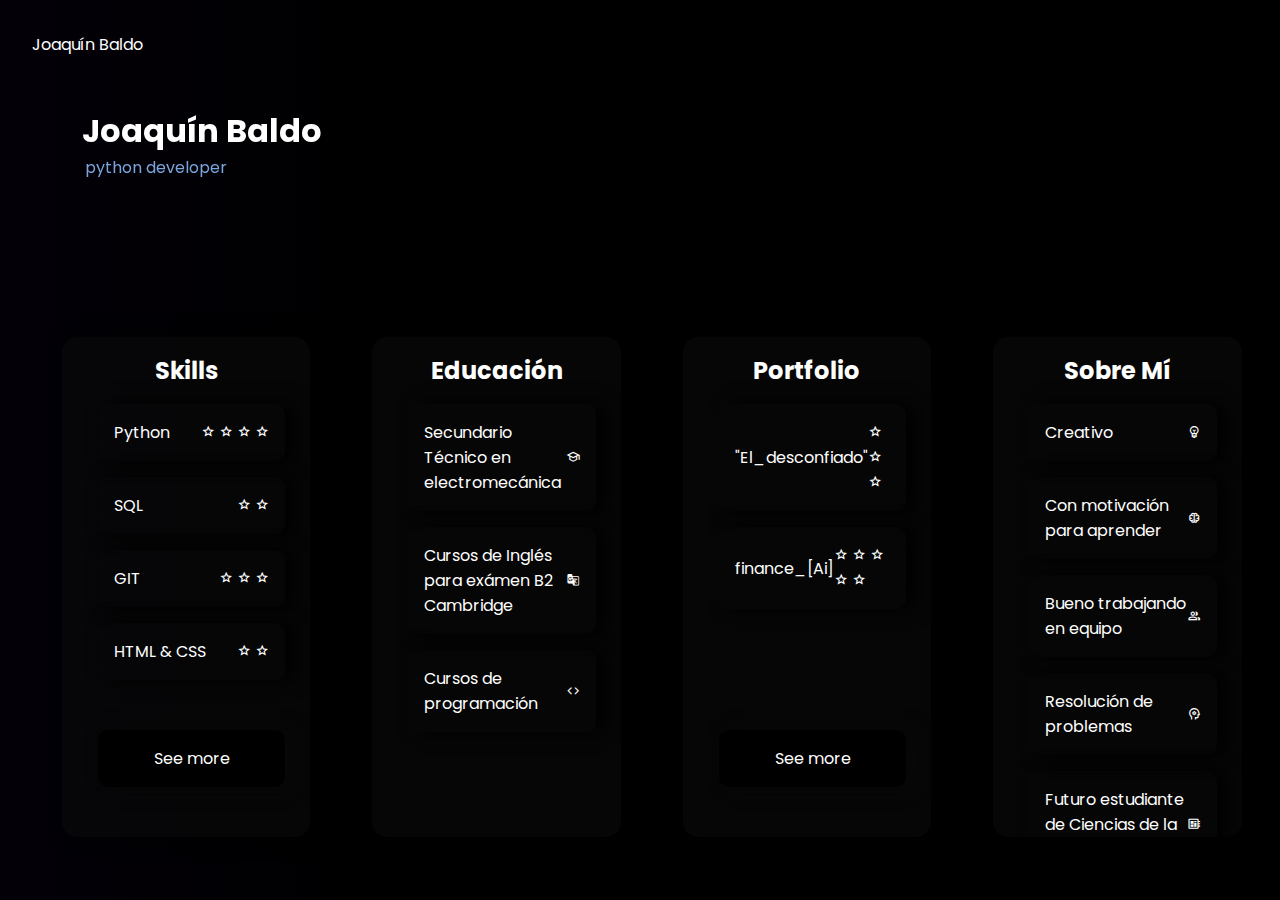
==== index.html @ f5aae03d "Add files via upload" ====
<!DOCTYPE html>
<html lang="es">
<head>
    <meta charset="UTF-8">
    <meta http-equiv="X-UA-Compatible" content="IE=edge">
    <meta name="viewport" content="width=device-width, initial-scale=1.0">
    <title>MyCurriculum</title>
    <link rel="stylesheet"  type="text/css" href="index.css">  
    <link rel="stylesheet" href="https://fonts.googleapis.com/css2?family=Material+Symbols+Outlined:opsz,wght,FILL,GRAD@24,400,0,0" />
    <link rel="stylesheet" href="https://fonts.googleapis.com/css2?family=Material+Symbols+Outlined:opsz,wght,FILL,GRAD@24,400,0,0" />
    <link rel="stylesheet" href="https://fonts.googleapis.com/css2?family=Material+Symbols+Outlined:opsz,wght,FILL,GRAD@24,400,0,0" />
    <link rel="stylesheet" href="https://fonts.googleapis.com/css2?family=Material+Symbols+Outlined:opsz,wght,FILL,GRAD@24,400,0,0" />
</head>
<body>
    <div class="presentation">
        <!-- <img src=""> -->
    </div>
    <div class="container">
        <nav>
            <a class="brand">Joaquín Baldo</a>
        </nav>
        <div class="main_title">
            <h1>Joaquín Baldo</h1>
            <p>python developer</p>
        </div>
        <div class="options">
            <div class="ov-btn-grow-skew-reverse" type="button">
                <div class="title">
                    <h2>Skills</h2>
                </div>
                <div class="datas">
                    <div class="data">
                        <p>Python</p>
                        <div class="points">
                            <span class="material-symbols-outlined star">
                                star
                            </span>
                            <span class="material-symbols-outlined star">
                                star
                            </span>
                            <span class="material-symbols-outlined star">
                                star
                            </span>
                            <span class="material-symbols-outlined star">
                                star
                            </span>
                        </div>
                    </div>
                    <div class="data">
                        <p>SQL</p>
                        <div class="points">
                            <span class="material-symbols-outlined star">
                                star
                            </span>
                            <span class="material-symbols-outlined star">
                                star
                            </span>
                        </div>
                    </div>
                    <div class="data">
                        <p>GIT</p>
                        <div class="points">
                            <span class="material-symbols-outlined star">
                                star
                            </span>
                            <span class="material-symbols-outlined star">
                                star
                            </span>
                            <span class="material-symbols-outlined star">
                                star
                            </span>
                        </div>
                    </div>
                    <div class="data">
                        <p>HTML & CSS</p>
                        <div class="points">
                            <span class="material-symbols-outlined star">
                                star
                            </span>
                            <span class="material-symbols-outlined star">
                                star
                            </span>
                        </div>
                    </div>
                </div>
                <div class="more" type="button">
                    <a href="skills.html">See more</a>
                </div>
            </div>
            <div class="ov-btn-grow-skew-reverse">
                <div class="title">
                    <h2>Educación</h2>
                </div>
                <div class="datas">
                    <div class="data">
                        <p>Secundario Técnico en electromecánica</p>
                        <span class="material-symbols-outlined star">
                            school
                        </span>
                    </div>
                    <div class="data">
                        <p>Cursos de Inglés para exámen B2 Cambridge</p>
                        <span class="material-symbols-outlined star">
                            g_translate
                        </span>
                    </div>
                    <div class="data">
                        <p>Cursos de programación</p>
                        <span class="material-symbols-outlined star">
                            code
                        </span>
                    </div>
                </div>
            </div>
            <div class="ov-btn-grow-skew-reverse">
                <div class="title">
                    <h2>Portfolio</h2>
                </div>
                <div class="datas">
                    <div class="data">
                        <p>"El_desconfiado"</p>
                        <div class="points">
                            <span class="material-symbols-outlined star">
                                star
                            </span>
                            <span class="material-symbols-outlined star">
                                star
                            </span>
                            <span class="material-symbols-outlined star">
                                star
                            </span>
                        </div>
                    </div>
                    <div class="data">
                        <p>finance_[Ai]</p>
                        <div class="points">
                            <span class="material-symbols-outlined star">
                                star
                            </span>
                            <span class="material-symbols-outlined star">
                                star
                            </span>
                            <span class="material-symbols-outlined star">
                                star
                            </span>
                            <span class="material-symbols-outlined star">
                                star
                            </span>
                            <span class="material-symbols-outlined star">
                                star
                            </span>
                        </div>
                    </div>
                </div>
                <div class="more" type="button">
                    <a href="portfolio.html">See more</a>
                </div>
            </div>
            <div class="ov-btn-grow-skew-reverse">
                <div class="title">
                    <h2>Sobre Mí</h2>
                </div>
                <div class="datas">
                    <div class="data">
                        <p>Creativo</p>
                        <span class="material-symbols-outlined star">
                            emoji_objects
                        </span>
                    </div>
                    <div class="data">
                        <p>Con motivación para aprender</p>
                        <span class="material-symbols-outlined">
                            neurology
                            </span>
                    </div>
                    <div class="data">
                        <p>Bueno trabajando en equipo</p>
                        <span class="material-symbols-outlined star">
                            group
                        </span>
                    </div>
                    <div class="data">
                        <p>Resolución de problemas</p>
                        <span class="material-symbols-outlined">
                            psychology
                            </span>
                    </div>
                    <div class="data">
                        <p>Futuro estudiante de Ciencias de la Computación</p>
                        <span class="material-symbols-outlined">
                            developer_board
                            </span>
                    </div>
                </div>
            </div>
        </div>
    </div>
    <style>
        @import url('https://fonts.googleapis.com/css2?family=Poppins:wght@300&display=swap')
    </style>
</body>
---- index.css ----
* {
    margin:0;
    padding:0;
    box-sizing: border-box;
    font-family: "Poppins", "sans serif";
}

body {
    margin: 0;
    padding: 0;
    font-family: "Open Sans", sans-serif;
    background: linear-gradient(to left, #000000 70%, #030008);
    display: block;
}

.container {
    margin: 2rem;
    height: 700px;
    width: 97%;
}


.presentation img{
    position: fixed;
    width: 100%;
    height: 900px;
}

.main_title {
    display: block;
    width: 100%;
    position: fixed;
    color: #ffffff;
    margin: 50px;
}

.main_title p {
    padding-left: 0.2rem;
    color: #7aa5dd;
}

a { color: #ffffff;
    text-decoration: none;
}

p {
line-height: 25px;
}


.options {
    margin-top: 200px;
    display: grid;
    width: 100%;
    align-items: center;
    justify-content:center;
    grid-template-columns: 25% 25% 25% 25%;
}



.option a {
    font-size: 1.5rem;
    color: aliceblues;
}

/*** ESTILOS BOTÓN GROW SKEW REVERSE ***/
.ov-btn-grow-skew-reverse {
    border: auto;
    position: fixed;
    margin: 30px;
    width: 80%;
    margin-top: 80px;
    height: 500px;
    border-radius: 15px;
    padding-top: 2rem;
    justify-content: center;
    background:#0b0b0b87;
    box-shadow: 10px 0 20px rgb(0, 0, 0);
    color: #ffffff; /* color de fuente */
    padding: 16px 20px;
    position: relative;
    z-index: 1;
    overflow: hidden;
    transition: all 0.3s ease;
}

.ov-btn-grow-skew-reverse:hover {
color: #000000;/* color de fuente hover */
margin-top: 20px;
}

.data:hover {
    padding-bottom: 40px;
    border: 1px solid #000000;
    }

.ov-btn-grow-skew-reverse::after {
content: "";
background: linear-gradient(to top,  #7aa5dd 70%,  #6286b8);
position: absolute;
z-index: -1;
padding: 16px 20px;
display: block;
left: -20%;
right: -20%;
top: 0;
bottom: 0;
transform: skewX(30deg) scale(0, 1);
transition: all 0.3s ease;
}
.ov-btn-grow-skew-reverse:hover::after {
transition: all 0.3s ease-out;
transform: skewX(30deg) scale(1, 1);
}


.title {
    display: flex;
    justify-content: center;
}

.data {
    width: 90%;
    display: flex;
    padding: 1rem;
    align-items: center;
    justify-content: space-between;
    margin: 1rem;
    box-shadow: 10px 0 20px rgb(0, 0, 0);
    border-radius: 10px;
    transition: 0.3s;
}

.data span {
    font-size: 0.9rem;
}

.datas {
    height: 310px;
}

.more {
    margin: 1rem;
    padding: 1rem;
    display: flex;
    width: 90%;
    justify-content: center;
    background: #000000;
    border-radius: 10px;
    box-shadow: 10px 0 20px rgb(8, 8, 8);
}

.more a {
    color: #ffffff;
}


.more:hover {
    background: rgb(32, 32, 32);
    font-palette: black;
    transition: 0.3s;
}
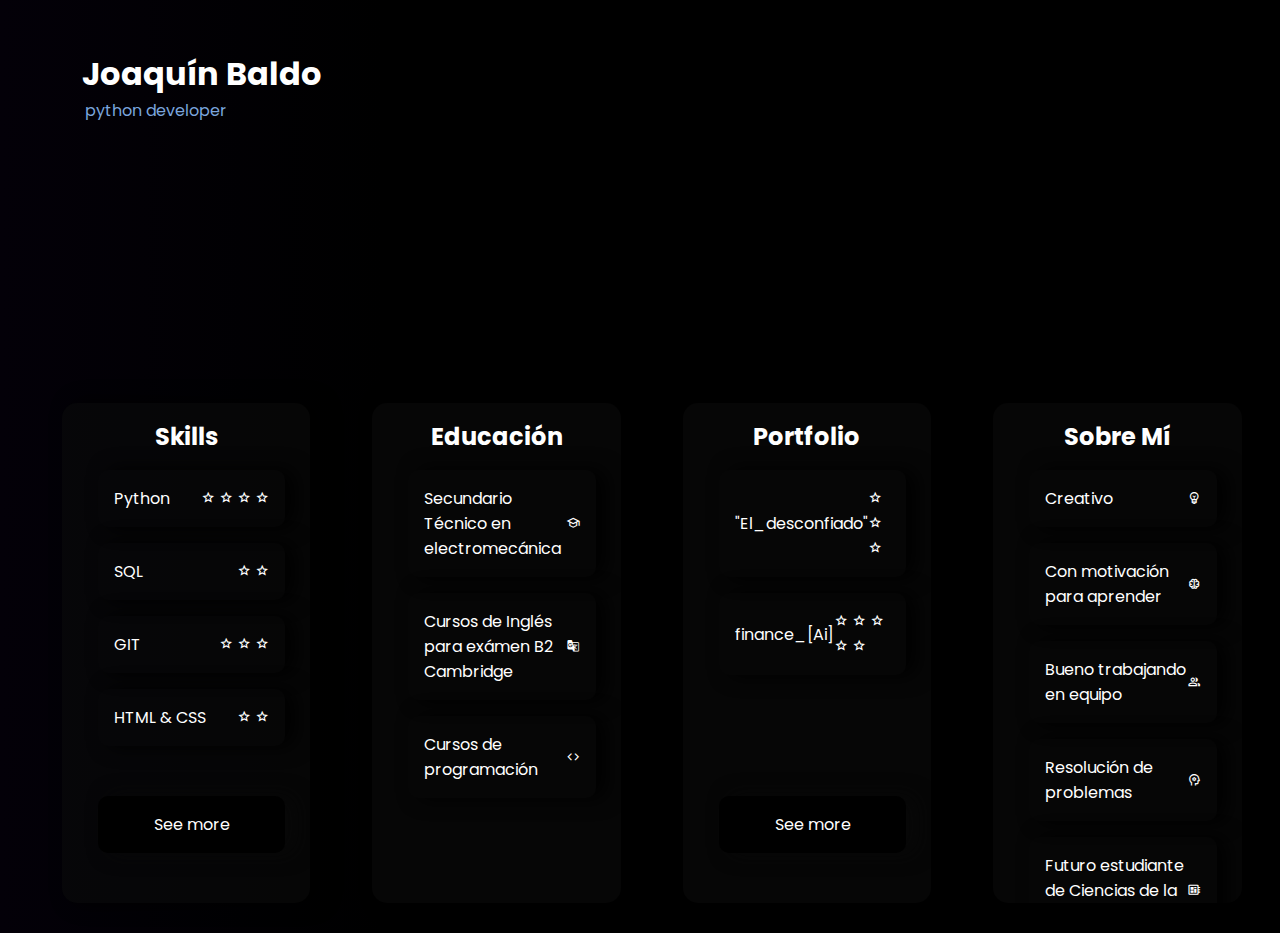
==== commit 5a81625e: "Add files via upload" ====
--- a/index.html
+++ b/index.html
@@ -17,7 +17,7 @@
     </div>
     <div class="container">
         <nav>
-            <a class="brand">Joaquín Baldo</a>
+            <!-- <a class="brand">Joaquín Baldo</a> -->
         </nav>
         <div class="main_title">
             <h1>Joaquín Baldo</h1>
--- a/index.css
+++ b/index.css
@@ -28,8 +28,7 @@
 
 .main_title {
     display: block;
-    width: 100%;
-    position: fixed;
+    width: 80%;
     color: #ffffff;
     margin: 50px;
 }
@@ -67,7 +66,6 @@
 /*** ESTILOS BOTÓN GROW SKEW REVERSE ***/
 .ov-btn-grow-skew-reverse {
     border: auto;
-    position: fixed;
     margin: 30px;
     width: 80%;
     margin-top: 80px;
@@ -106,12 +104,12 @@
 right: -20%;
 top: 0;
 bottom: 0;
-transform: skewX(30deg) scale(0, 1);
+transform: skewX(0deg) scale(0, 1);
 transition: all 0.3s ease;
 }
 .ov-btn-grow-skew-reverse:hover::after {
 transition: all 0.3s ease-out;
-transform: skewX(30deg) scale(1, 1);
+transform: skewX(0deg) scale(1, 1);
 }
 
 
@@ -162,3 +160,35 @@
     transition: 0.3s;
 }
 
+
+
+/* Media query para pantallas más pequeñas */
+@media (max-width: 1000px) {
+    .options {
+        width: 100%;
+        justify-content:center;
+        grid-template-columns: 100%;
+    }
+
+    .ov-btn-grow-skew-reverse {
+        background:#1e1e1e;
+        margin: 12%;
+        height: 450px;
+    }
+    .data {
+        padding: 0.8rem;
+        font-size: 0.6rem;
+    }
+    .data span {
+        font-size: 0.6rem;
+    }
+    .datas {
+        height: 270px;
+    }
+    .data:hover {
+        padding-bottom: 20px;
+        }
+    .container {
+        margin: 0rem;
+    }
+}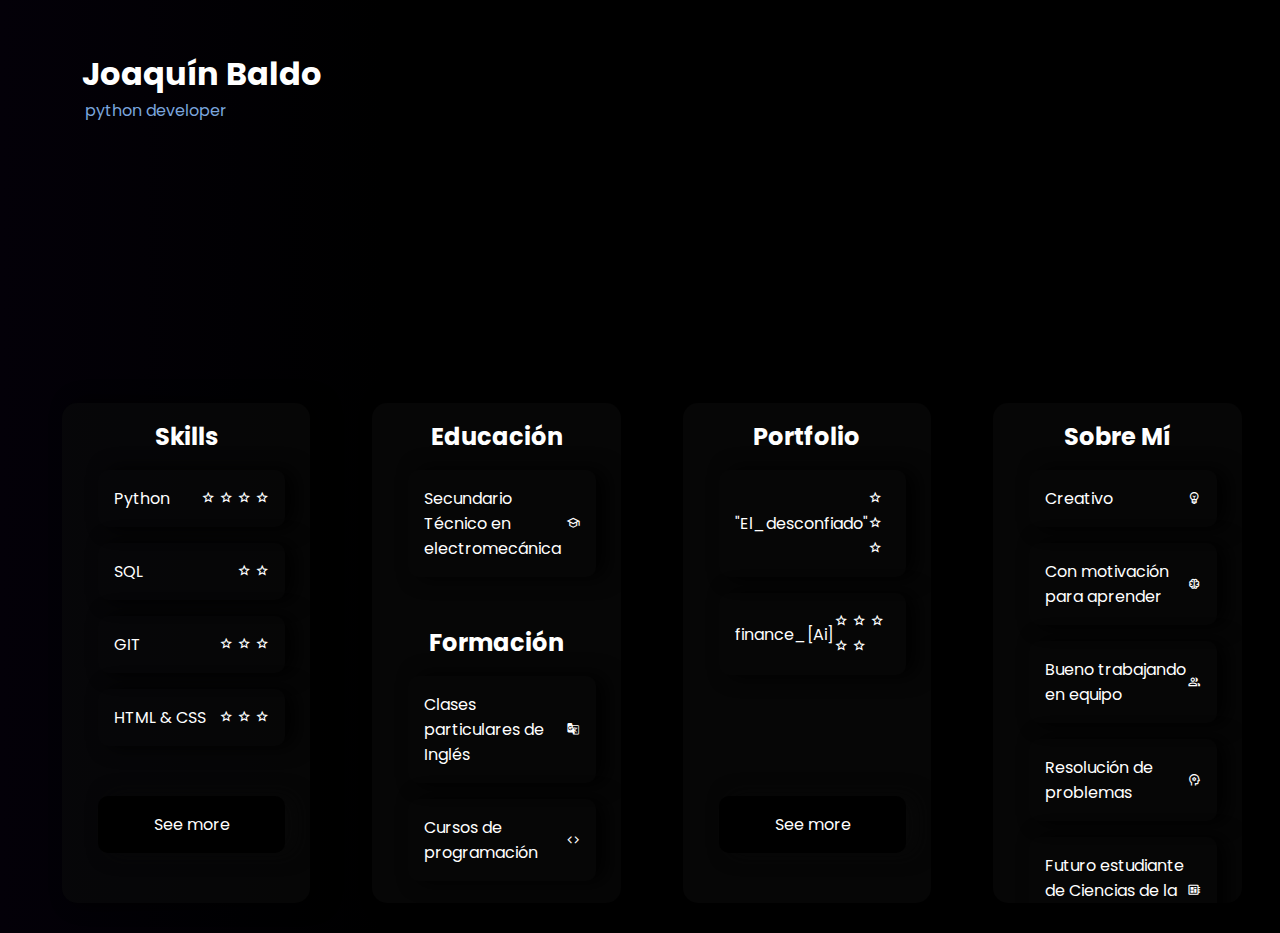
==== commit fa594b19: "Add files via upload" ====
--- a/index.html
+++ b/index.html
@@ -80,6 +80,9 @@
                             <span class="material-symbols-outlined star">
                                 star
                             </span>
+                            <span class="material-symbols-outlined star">
+                                star
+                            </span>
                         </div>
                     </div>
                 </div>
@@ -98,8 +101,11 @@
                             school
                         </span>
                     </div>
-                    <div class="data">
-                        <p>Cursos de Inglés para exámen B2 Cambridge</p>
+                <div class="title formacion">
+                    <h2>Formación</h2>
+                </div>
+                    <div class="data">
+                        <p>Clases particulares de Inglés</p>
                         <span class="material-symbols-outlined star">
                             g_translate
                         </span>
--- a/index.css
+++ b/index.css
@@ -118,6 +118,9 @@
     justify-content: center;
 }
 
+.formacion {
+    margin-top: 3rem;
+}
 .data {
     width: 90%;
     display: flex;
